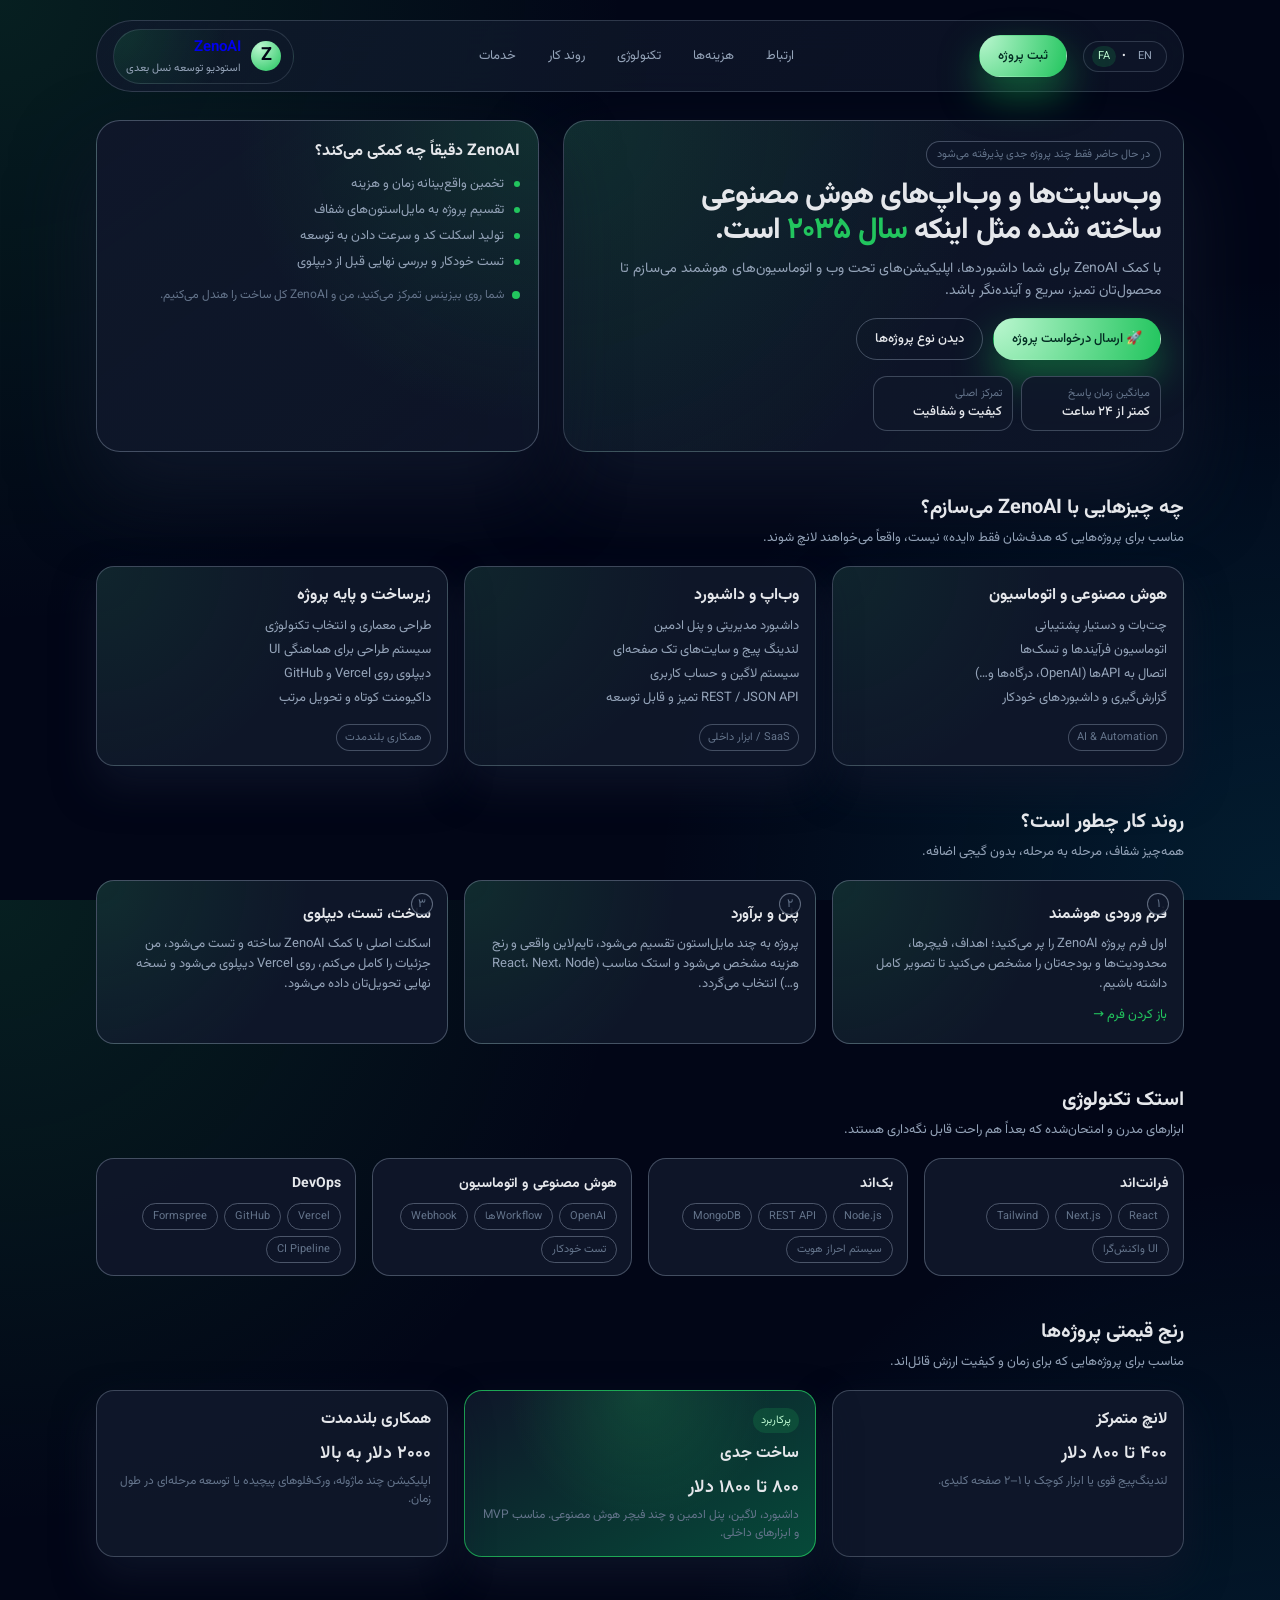
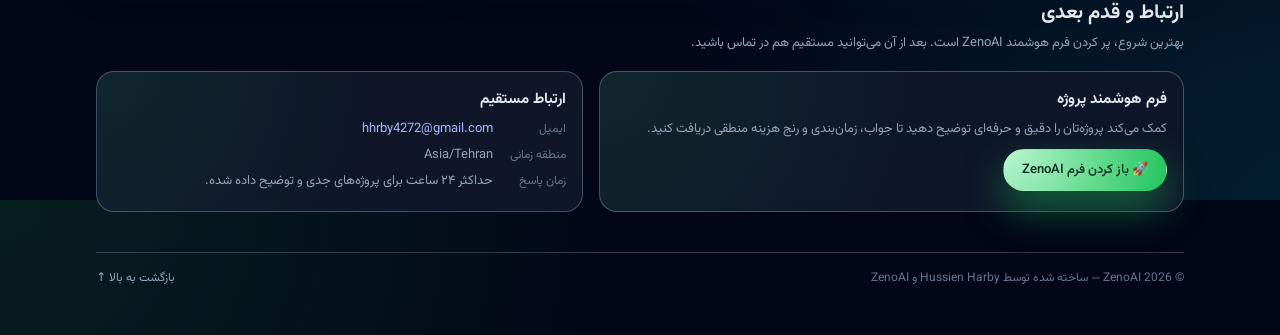
==== fa.html @ fea0cbb6 "Rename Fa.html to fa.html" ====
<!DOCTYPE html>
<html lang="fa" dir="rtl">
<head>
  <meta charset="UTF-8" />
  <meta name="viewport" content="width=device-width, initial-scale=1.0" />
  <title>ZenoAI – استودیو هوش مصنوعی برای پروژه‌های جدی</title>

  <!-- Fonts -->
  <link rel="preconnect" href="https://fonts.googleapis.com" />
  <link rel="preconnect" href="https://fonts.gstatic.com" crossorigin />
  <link
    href="https://fonts.googleapis.com/css2?family=Vazirmatn:wght@300;400;500;600;700&family=Inter:wght@300;400;500;600;700&display=swap"
    rel="stylesheet"
  />

  <!-- Styles -->
  <link rel="stylesheet" href="styles.css" />
</head>

<body class="rtl">
  <div class="page">

    <!-- NAVBAR -->
    <header class="navbar">
      <div class="nav-left">
        <a href="#top" class="brand-pill">
          <span class="brand-logo">Z</span>
          <div class="brand-text">
            <span class="brand-name">ZenoAI</span>
            <span class="brand-tagline">استودیو توسعه نسل بعدی</span>
          </div>
        </a>
      </div>

      <nav class="nav-links">
        <a href="#services">خدمات</a>
        <a href="#process">روند کار</a>
        <a href="#tech">تکنولوژی</a>
        <a href="#pricing">هزینه‌ها</a>
        <a href="#contact">ارتباط</a>
      </nav>

      <div class="nav-right">
        <div class="lang-switch">
          <a href="index.html">EN</a>
          <span>•</span>
          <a href="fa.html" class="active">FA</a>
        </div>
        <a
          href="https://zenoai-form.vercel.app/"
          class="btn btn-primary nav-cta"
          target="_blank"
          rel="noopener noreferrer"
        >
          ثبت پروژه
        </a>
      </div>
    </header>

    <!-- HERO -->
    <main id="top">
      <section class="hero">
        <div class="hero-content">
          <div class="hero-label">در حال حاضر فقط چند پروژه جدی پذیرفته می‌شود</div>

          <h1>
            وب‌سایت‌ها و وب‌اپ‌های هوش مصنوعی<br />
            ساخته شده مثل اینکه <span class="accent">سال ۲۰۳۵</span> است.
          </h1>

          <p class="hero-subtitle">
            با کمک ZenoAI برای شما داشبوردها، اپلیکیشن‌های تحت وب و اتوماسیون‌های هوشمند می‌سازم
            تا محصول‌تان تمیز، سریع و آینده‌نگر باشد.
          </p>

          <div class="hero-actions">
            <a
              href="https://zenoai-form.vercel.app/"
              class="btn btn-primary"
              target="_blank"
              rel="noopener noreferrer"
            >
              🚀 ارسال درخواست پروژه
            </a>
            <a href="#services" class="btn btn-ghost">
              دیدن نوع پروژه‌ها
            </a>
          </div>

          <div class="hero-meta">
            <div class="meta-pill">
              <span class="meta-label">میانگین زمان پاسخ</span>
              <span class="meta-value">کمتر از ۲۴ ساعت</span>
            </div>

            <div class="meta-pill">
              <span class="meta-label">تمرکز اصلی</span>
              <span class="meta-value">کیفیت و شفافیت</span>
            </div>
          </div>
        </div>

        <div class="hero-panel">
          <div class="hero-panel-inner">
            <h2>ZenoAI دقیقاً چه کمکی می‌کند؟</h2>

            <ul class="hero-list">
              <li>تخمین واقع‌بینانه زمان و هزینه</li>
              <li>تقسیم پروژه به مایل‌استون‌های شفاف</li>
              <li>تولید اسکلت کد و سرعت دادن به توسعه</li>
              <li>تست خودکار و بررسی نهایی قبل از دیپلوی</li>
            </ul>

            <div class="hero-panel-footer">
              <span class="dot"></span>
              <span class="hero-mini">
                شما روی بیزینس تمرکز می‌کنید، من و ZenoAI کل ساخت را هندل می‌کنیم.
              </span>
            </div>
          </div>
        </div>
      </section>

      <!-- SERVICES -->
      <section class="section" id="services">
        <div class="section-header">
          <h2>چه چیزهایی با ZenoAI می‌سازم؟</h2>
          <p>مناسب برای پروژه‌هایی که هدف‌شان فقط «ایده» نیست، واقعاً می‌خواهند لانچ شوند.</p>
        </div>

        <div class="cards-grid three">
          <article class="card">
            <h3>هوش مصنوعی و اتوماسیون</h3>
            <ul class="card-list">
              <li>چت‌بات و دستیار پشتیبانی</li>
              <li>اتوماسیون فرآیندها و تسک‌ها</li>
              <li>اتصال به APIها (OpenAI، درگاه‌ها و…)</li>
              <li>گزارش‌گیری و داشبوردهای خودکار</li>
            </ul>
            <span class="chip">AI & Automation</span>
          </article>

          <article class="card">
            <h3>وب‌اپ و داشبورد</h3>
            <ul class="card-list">
              <li>داشبورد مدیریتی و پنل ادمین</li>
              <li>لندینگ پیج و سایت‌های تک صفحه‌ای</li>
              <li>سیستم لاگین و حساب کاربری</li>
              <li>REST / JSON API تمیز و قابل توسعه</li>
            </ul>
            <span class="chip">SaaS / ابزار داخلی</span>
          </article>

          <article class="card">
            <h3>زیرساخت و پایه پروژه</h3>
            <ul class="card-list">
              <li>طراحی معماری و انتخاب تکنولوژی</li>
              <li>سیستم طراحی برای هماهنگی UI</li>
              <li>دیپلوی روی Vercel و GitHub</li>
              <li>داکیومنت کوتاه و تحویل مرتب</li>
            </ul>
            <span class="chip">همکاری بلندمدت</span>
          </article>
        </div>
      </section>

      <!-- PROCESS -->
      <section class="section" id="process">
        <div class="section-header">
          <h2>روند کار چطور است؟</h2>
          <p>همه‌چیز شفاف، مرحله به مرحله، بدون گیجی اضافه.</p>
        </div>

        <div class="timeline">
          <div class="step">
            <div class="step-number">۱</div>
            <h3>فرم ورودی هوشمند</h3>
            <p>
              اول فرم پروژه ZenoAI را پر می‌کنید؛ اهداف، فیچرها، محدودیت‌ها و بودجه‌تان
              را مشخص می‌کنید تا تصویر کامل داشته باشیم.
            </p>
            <a
              href="https://zenoai-form.vercel.app/"
              target="_blank"
              class="link-inline"
              rel="noopener noreferrer"
            >
              باز کردن فرم →
            </a>
          </div>

          <div class="step">
            <div class="step-number">۲</div>
            <h3>پلن و برآورد</h3>
            <p>
              پروژه به چند مایل‌استون تقسیم می‌شود، تایم‌لاین واقعی و رنج هزینه مشخص می‌شود
              و استک مناسب (React، Next، Node و…) انتخاب می‌گردد.
            </p>
          </div>

          <div class="step">
            <div class="step-number">۳</div>
            <h3>ساخت، تست، دیپلوی</h3>
            <p>
              اسکلت اصلی با کمک ZenoAI ساخته و تست می‌شود، من جزئیات را کامل می‌کنم، روی
              Vercel دیپلوی می‌شود و نسخه نهایی تحویل‌تان داده می‌شود.
            </p>
          </div>
        </div>
      </section>

      <!-- TECH -->
      <section class="section" id="tech">
        <div class="section-header">
          <h2>استک تکنولوژی</h2>
          <p>ابزارهای مدرن و امتحان‌شده که بعداً هم راحت قابل نگه‌داری هستند.</p>
        </div>

        <div class="pill-grid">
          <div class="pill-group">
            <h4>فرانت‌اند</h4>
            <div class="pills">
              <span class="pill">React</span>
              <span class="pill">Next.js</span>
              <span class="pill">Tailwind</span>
              <span class="pill">UI واکنش‌گرا</span>
            </div>
          </div>

          <div class="pill-group">
            <h4>بک‌اند</h4>
            <div class="pills">
              <span class="pill">Node.js</span>
              <span class="pill">REST API</span>
              <span class="pill">MongoDB</span>
              <span class="pill">سیستم احراز هویت</span>
            </div>
          </div>

          <div class="pill-group">
            <h4>هوش مصنوعی و اتوماسیون</h4>
            <div class="pills">
              <span class="pill">OpenAI</span>
              <span class="pill">Workflowها</span>
              <span class="pill">Webhook</span>
              <span class="pill">تست خودکار</span>
            </div>
          </div>

          <div class="pill-group">
            <h4>DevOps</h4>
            <div class="pills">
              <span class="pill">Vercel</span>
              <span class="pill">GitHub</span>
              <span class="pill">Formspree</span>
              <span class="pill">CI Pipeline</span>
            </div>
          </div>
        </div>
      </section>

      <!-- PRICING -->
      <section class="section" id="pricing">
        <div class="section-header">
          <h2>رنج قیمتی پروژه‌ها</h2>
          <p>مناسب برای پروژه‌هایی که برای زمان و کیفیت ارزش قائل‌اند.</p>
        </div>

        <div class="cards-grid three">
          <article class="card card-soft">
            <h3>لانچ متمرکز</h3>
            <p class="price-range">۴۰۰ تا ۸۰۰ دلار</p>
            <p class="card-caption">
              لندینگ‌پیج قوی یا ابزار کوچک با ۱–۲ صفحه کلیدی.
            </p>
          </article>

          <article class="card card-highlight">
            <div class="badge">پرکاربرد</div>
            <h3>ساخت جدی</h3>
            <p class="price-range">۸۰۰ تا ۱۸۰۰ دلار</p>
            <p class="card-caption">
              داشبورد، لاگین، پنل ادمین و چند فیچر هوش مصنوعی. مناسب MVP و ابزارهای داخلی.
            </p>
          </article>

          <article class="card card-soft">
            <h3>همکاری بلندمدت</h3>
            <p class="price-range">۲۰۰۰ دلار به بالا</p>
            <p class="card-caption">
              اپلیکیشن چند ماژوله، ورک‌فلوهای پیچیده یا توسعه مرحله‌ای در طول زمان.
            </p>
          </article>
        </div>
      </section>

      <!-- CONTACT -->
      <section class="section" id="contact">
        <div class="section-header">
          <h2>ارتباط و قدم بعدی</h2>
          <p>بهترین شروع، پر کردن فرم هوشمند ZenoAI است. بعد از آن می‌توانید مستقیم هم در تماس باشید.</p>
        </div>

        <div class="contact-grid">
          <div class="contact-card">
            <h3>فرم هوشمند پروژه</h3>
            <p>
              کمک می‌کند پروژه‌تان را دقیق و حرفه‌ای توضیح دهید تا جواب، زمان‌بندی و رنج
              هزینه منطقی دریافت کنید.
            </p>
            <a
              href="https://zenoai-form.vercel.app/"
              class="btn btn-primary"
              target="_blank"
              rel="noopener noreferrer"
            >
              🚀 باز کردن فرم ZenoAI
            </a>
          </div>

          <div class="contact-card contact-info">
            <h3>ارتباط مستقیم</h3>
            <ul>
              <li>
                <span class="contact-label">ایمیل</span>
                <a href="mailto:hhrby4272@gmail.com">hhrby4272@gmail.com</a>
              </li>
              <li>
                <span class="contact-label">منطقه زمانی</span>
                Asia/Tehran
              </li>
              <li>
                <span class="contact-label">زمان پاسخ</span>
                حداکثر ۲۴ ساعت برای پروژه‌های جدی و توضیح داده شده.
              </li>
            </ul>
          </div>
        </div>
      </section>
    </main>

    <!-- FOOTER -->
    <footer class="footer">
      <div class="footer-left">
        © <span id="year-fa"></span> ZenoAI — ساخته شده توسط Hussien Harby و ZenoAI
      </div>

      <div class="footer-right">
        <a href="#top">بازگشت به بالا ↑</a>
      </div>
    </footer>
  </div>

  <script>
    document.getElementById('year-fa').textContent = new Date().getFullYear();
  </script>
</body>
</html>
---- styles.css ----
/* =========
   BASE
   ========= */

*,
*::before,
*::after {
  box-sizing: border-box;
}

:root {
  --bg: #020617;
  --bg-elevated: #020617;
  --card-bg: #020617;
  --border-subtle: rgba(148, 163, 184, 0.25);
  --accent: #22c55e;
  --accent-soft: rgba(34, 197, 94, 0.15);
  --accent-strong: #22c55e;
  --text-main: #e5e7eb;
  --text-muted: #94a3b8;
  --text-soft: #64748b;
  --shadow-soft: 0 40px 80px rgba(15, 23, 42, 0.9);
  --radius-xl: 24px;
  --radius-lg: 18px;
  --radius-pill: 999px;
  --nav-height: 72px;
}

html,
body {
  margin: 0;
  padding: 0;
  height: 100%;
}

body {
  font-family: "Inter", system-ui, -apple-system, BlinkMacSystemFont, "Segoe UI",
    sans-serif;
  background: radial-gradient(circle at top left, #22c55e22, transparent 40%),
    radial-gradient(circle at bottom right, #06b6d422, transparent 40%),
    var(--bg);
  color: var(--text-main);
  -webkit-font-smoothing: antialiased;
}

/* RTL body */
body.rtl {
  font-family: "Vazirmatn", system-ui, -apple-system, BlinkMacSystemFont,
    "Segoe UI", sans-serif;
  direction: rtl;
}

/* Page wrapper */

.page {
  min-height: 100vh;
  max-width: 1120px;
  margin: 0 auto;
  padding: 20px 16px 48px;
}

/* =========
   NAVBAR
   ========= */

.navbar {
  height: var(--nav-height);
  display: flex;
  align-items: center;
  justify-content: space-between;
  gap: 16px;
  padding: 10px 16px;
  margin-bottom: 28px;
  border-radius: 999px;
  border: 1px solid rgba(148, 163, 184, 0.25);
  background: linear-gradient(
      120deg,
      rgba(15, 23, 42, 0.9),
      rgba(15, 23, 42, 0.65)
    ),
    radial-gradient(circle at top left, #22c55e20, transparent 55%);
  backdrop-filter: blur(20px);
  position: sticky;
  top: 12px;
  z-index: 20;
}

/* RTL navbar */
body.rtl .navbar {
  flex-direction: row-reverse;
}

.nav-left,
.nav-right {
  display: flex;
  align-items: center;
  gap: 16px;
}

/* Brand */

.brand-pill {
  display: inline-flex;
  align-items: center;
  gap: 10px;
  padding: 6px 12px;
  border-radius: var(--radius-pill);
  border: 1px solid rgba(148, 163, 184, 0.2);
  background: radial-gradient(circle at top left, #22c55e26, transparent 60%);
  text-decoration: none;
}

.brand-logo {
  width: 30px;
  height: 30px;
  border-radius: 999px;
  background: radial-gradient(circle at 30% 20%, #bbf7d0, #22c55e);
  display: inline-flex;
  align-items: center;
  justify-content: center;
  font-weight: 700;
  font-size: 18px;
  color: #020617;
}

.brand-text {
  display: flex;
  flex-direction: column;
  gap: 1px;
}

.brand-name {
  font-weight: 600;
  font-size: 15px;
}

.brand-tagline {
  font-size: 11px;
  color: var(--text-muted);
}

/* Nav links */

.nav-links {
  display: flex;
  align-items: center;
  gap: 12px;
  font-size: 13px;
}

.nav-links a {
  color: var(--text-muted);
  text-decoration: none;
  padding: 6px 10px;
  border-radius: 999px;
  transition: 0.2s ease;
}

.nav-links a:hover {
  color: #e5e7eb;
  background: rgba(148, 163, 184, 0.16);
}

/* RTL nav links */
body.rtl .nav-links {
  flex-direction: row-reverse;
}

/* Language switch */

.lang-switch {
  display: flex;
  align-items: center;
  gap: 6px;
  padding: 4px 8px;
  border-radius: 999px;
  background: rgba(15, 23, 42, 0.7);
  border: 1px solid rgba(148, 163, 184, 0.25);
  font-size: 11px;
}

.lang-switch a {
  color: var(--text-muted);
  text-decoration: none;
  padding: 2px 6px;
  border-radius: 999px;
  transition: 0.2s ease;
}

.lang-switch a.active {
  background: rgba(34, 197, 94, 0.16);
  color: #bbf7d0;
}

.lang-switch a:hover {
  color: #e5e7eb;
}

/* Buttons */

.btn {
  display: inline-flex;
  align-items: center;
  justify-content: center;
  gap: 6px;
  border-radius: 999px;
  padding: 10px 18px;
  font-size: 13px;
  font-weight: 500;
  text-decoration: none;
  border: 1px solid transparent;
  cursor: pointer;
  transition: transform 0.15s ease, box-shadow 0.15s ease, background 0.15s ease,
    border-color 0.15s ease;
  white-space: nowrap;
}

.btn-primary {
  background: radial-gradient(circle at 0% 0%, #bbf7d0, #22c55e);
  color: #022c22;
  box-shadow: 0 18px 38px rgba(22, 163, 74, 0.55);
}

.btn-primary:hover {
  transform: translateY(-1px);
  box-shadow: 0 22px 40px rgba(22, 163, 74, 0.7);
}

.btn-ghost {
  background: transparent;
  color: var(--text-main);
  border-color: rgba(148, 163, 184, 0.4);
}

.btn-ghost:hover {
  background: rgba(15, 23, 42, 0.8);
}

/* =========
   HERO
   ========= */

.hero {
  display: grid;
  grid-template-columns: minmax(0, 1.4fr) minmax(0, 1fr);
  gap: 24px;
  margin-top: 26px;
}

body.rtl .hero {
  grid-template-columns: minmax(0, 1.4fr) minmax(0, 1fr);
}

.hero-content {
  padding: 20px 22px;
  border-radius: var(--radius-xl);
  border: 1px solid rgba(148, 163, 184, 0.35);
  background: radial-gradient(circle at top left, #22c55e24, transparent 60%),
    linear-gradient(135deg, rgba(15, 23, 42, 0.95), rgba(15, 23, 42, 0.82));
  box-shadow: var(--shadow-soft);
}

.hero-label {
  display: inline-flex;
  align-items: center;
  padding: 4px 10px;
  border-radius: 999px;
  background: rgba(15, 23, 42, 0.85);
  border: 1px solid rgba(148, 163, 184, 0.4);
  color: var(--text-soft);
  font-size: 11px;
  margin-bottom: 10px;
}

.hero h1 {
  font-size: 30px;
  line-height: 1.17;
  margin: 0 0 10px;
  letter-spacing: -0.03em;
}

.hero h1 .accent {
  color: var(--accent-strong);
}

.hero-subtitle {
  margin: 0 0 16px;
  font-size: 14px;
  color: var(--text-muted);
}

.hero-actions {
  display: flex;
  flex-wrap: wrap;
  gap: 10px;
  margin-bottom: 16px;
}

.hero-meta {
  display: flex;
  flex-wrap: wrap;
  gap: 8px;
}

.meta-pill {
  display: inline-flex;
  flex-direction: column;
  padding: 8px 10px;
  border-radius: 14px;
  border: 1px solid rgba(148, 163, 184, 0.35);
  background: rgba(15, 23, 42, 0.9);
  min-width: 140px;
}

.meta-label {
  font-size: 11px;
  color: var(--text-soft);
}

.meta-value {
  font-size: 13px;
  font-weight: 500;
}

/* Hero side panel */

.hero-panel {
  display: flex;
  align-items: stretch;
}

.hero-panel-inner {
  border-radius: var(--radius-xl);
  border: 1px solid rgba(148, 163, 184, 0.4);
  background: radial-gradient(circle at top right, #22c55e26, transparent 55%),
    linear-gradient(145deg, rgba(15, 23, 42, 0.98), rgba(15, 23, 42, 0.86));
  padding: 18px 18px 16px;
  width: 100%;
  box-shadow: var(--shadow-soft);
}

.hero-panel-inner h2 {
  font-size: 16px;
  margin: 0 0 10px;
}

.hero-list {
  list-style: none;
  margin: 0 0 14px;
  padding: 0;
  font-size: 13px;
  color: var(--text-muted);
}

.hero-list li {
  position: relative;
  padding-left: 16px;
  margin-bottom: 6px;
}

.hero-list li::before {
  content: "";
  position: absolute;
  left: 0;
  top: 7px;
  width: 6px;
  height: 6px;
  border-radius: 999px;
  background: var(--accent);
}

/* RTL fix for hero list */
body.rtl .hero-list li {
  padding-left: 0;
  padding-right: 16px;
}

body.rtl .hero-list li::before {
  left: auto;
  right: 0;
}

.hero-panel-footer {
  display: flex;
  align-items: center;
  gap: 8px;
  font-size: 12px;
  color: var(--text-soft);
}

.dot {
  width: 8px;
  height: 8px;
  border-radius: 999px;
  background: #22c55e;
}

/* =========
   SECTIONS
   ========= */

.section {
  margin-top: 40px;
}

.section-header {
  margin-bottom: 18px;
}

.section-header h2 {
  font-size: 20px;
  margin: 0 0 4px;
}

.section-header p {
  margin: 0;
  font-size: 13px;
  color: var(--text-muted);
}

/* Cards grid */

.cards-grid {
  display: grid;
  gap: 16px;
}

.cards-grid.three {
  grid-template-columns: repeat(auto-fit, minmax(220px, 1fr));
}

.card {
  border-radius: var(--radius-lg);
  border: 1px solid rgba(148, 163, 184, 0.35);
  background: radial-gradient(circle at top left, #22c55e16, transparent 55%),
    rgba(15, 23, 42, 0.96);
  padding: 16px 16px 14px;
  box-shadow: 0 20px 40px rgba(15, 23, 42, 0.8);
}

.card h3 {
  font-size: 16px;
  margin: 0 0 8px;
}

.card-list {
  list-style: none;
  margin: 0 0 10px;
  padding: 0;
  color: var(--text-muted);
  font-size: 13px;
}

.card-list li {
  margin-bottom: 4px;
}

.card-caption {
  margin: 4px 0 0;
  font-size: 12px;
  color: var(--text-soft);
}

.card-soft {
  background: rgba(15, 23, 42, 0.96);
}

.card-highlight {
  border-color: rgba(34, 197, 94, 0.8);
  background: radial-gradient(circle at top, #22c55e33, transparent 55%),
    linear-gradient(150deg, rgba(15, 23, 42, 0.98), rgba(6, 78, 59, 0.95));
}

.badge {
  display: inline-flex;
  align-items: center;
  padding: 4px 8px;
  border-radius: 999px;
  background: rgba(34, 197, 94, 0.16);
  color: #bbf7d0;
  font-size: 11px;
  margin-bottom: 8px;
}

.price-range {
  margin: 4px 0;
  font-size: 18px;
  font-weight: 600;
}

.chip {
  display: inline-flex;
  margin-top: 6px;
  padding: 4px 8px;
  border-radius: 999px;
  font-size: 11px;
  background: rgba(15, 23, 42, 0.9);
  border: 1px solid rgba(148, 163, 184, 0.4);
  color: var(--text-soft);
}

/* Timeline */

.timeline {
  display: grid;
  grid-template-columns: repeat(auto-fit, minmax(220px, 1fr));
  gap: 16px;
}

.step {
  position: relative;
  border-radius: var(--radius-lg);
  border: 1px solid rgba(148, 163, 184, 0.4);
  background: radial-gradient(circle at top left, #22c55e20, transparent 55%),
    rgba(15, 23, 42, 0.96);
  padding: 18px 16px 16px;
}

.step-number {
  position: absolute;
  top: 12px;
  left: 14px;
  width: 22px;
  height: 22px;
  border-radius: 999px;
  background: rgba(15, 23, 42, 0.95);
  border: 1px solid rgba(148, 163, 184, 0.6);
  display: flex;
  align-items: center;
  justify-content: center;
  font-size: 12px;
  color: var(--text-soft);
}

/* RTL step number */
body.rtl .step-number {
  left: auto;
  right: 14px;
}

.step h3 {
  margin-top: 0;
  margin-bottom: 8px;
  padding-top: 4px;
  font-size: 15px;
}

.step p {
  margin: 0 0 8px;
  font-size: 13px;
  color: var(--text-muted);
}

.link-inline {
  font-size: 13px;
  color: var(--accent-strong);
  text-decoration: none;
}

.link-inline:hover {
  text-decoration: underline;
}

/* Pill grid for tech */

.pill-grid {
  display: grid;
  grid-template-columns: repeat(auto-fit, minmax(220px, 1fr));
  gap: 16px;
}

.pill-group {
  border-radius: var(--radius-lg);
  border: 1px solid rgba(148, 163, 184, 0.4);
  background: rgba(15, 23, 42, 0.95);
  padding: 14px 14px 12px;
}

.pill-group h4 {
  margin: 0 0 8px;
  font-size: 14px;
}

.pills {
  display: flex;
  flex-wrap: wrap;
  gap: 6px;
}

.pill {
  padding: 4px 10px;
  border-radius: 999px;
  font-size: 11px;
  border: 1px solid rgba(148, 163, 184, 0.45);
  color: var(--text-soft);
}

/* Contact */

.contact-grid {
  display: grid;
  grid-template-columns: minmax(0, 1.2fr) minmax(0, 1fr);
  gap: 16px;
}

.contact-card {
  border-radius: var(--radius-lg);
  border: 1px solid rgba(148, 163, 184, 0.4);
  background: radial-gradient(circle at top left, #22c55e18, transparent 55%),
    rgba(15, 23, 42, 0.96);
  padding: 16px 16px 14px;
}

.contact-card h3 {
  margin: 0 0 8px;
  font-size: 15px;
}

.contact-card p {
  margin: 0 0 10px;
  font-size: 13px;
  color: var(--text-muted);
}

.contact-info ul {
  list-style: none;
  margin: 0;
  padding: 0;
  font-size: 13px;
  color: var(--text-muted);
}

.contact-info li {
  margin-bottom: 6px;
}

.contact-label {
  display: inline-block;
  min-width: 70px;
  font-size: 12px;
  color: var(--text-soft);
}

.contact-info a {
  color: #a5b4fc;
  text-decoration: none;
}

.contact-info a:hover {
  text-decoration: underline;
}

/* =========
   FOOTER
   ========= */

.footer {
  margin-top: 40px;
  padding-top: 16px;
  border-top: 1px solid rgba(148, 163, 184, 0.3);
  display: flex;
  align-items: center;
  justify-content: space-between;
  gap: 12px;
  font-size: 12px;
  color: var(--text-soft);
}

.footer-right a {
  color: var(--text-muted);
  text-decoration: none;
}

.footer-right a:hover {
  color: #e5e7eb;
}

/* =========
   RESPONSIVE
   ========= */

@media (max-width: 860px) {
  .navbar {
    flex-wrap: wrap;
    align-items: flex-start;
    gap: 10px;
  }

  .nav-links {
    display: none;
  }

  .hero {
    grid-template-columns: minmax(0, 1fr);
  }

  .hero-panel {
    order: -1;
  }

  .contact-grid {
    grid-template-columns: minmax(0, 1fr);
  }
}

@media (max-width: 600px) {
  .page {
    padding: 16px 10px 36px;
  }

  .navbar {
    padding-inline: 12px;
  }

  .hero-content {
    padding: 16px 14px;
  }

  .hero h1 {
    font-size: 24px;
  }
  }
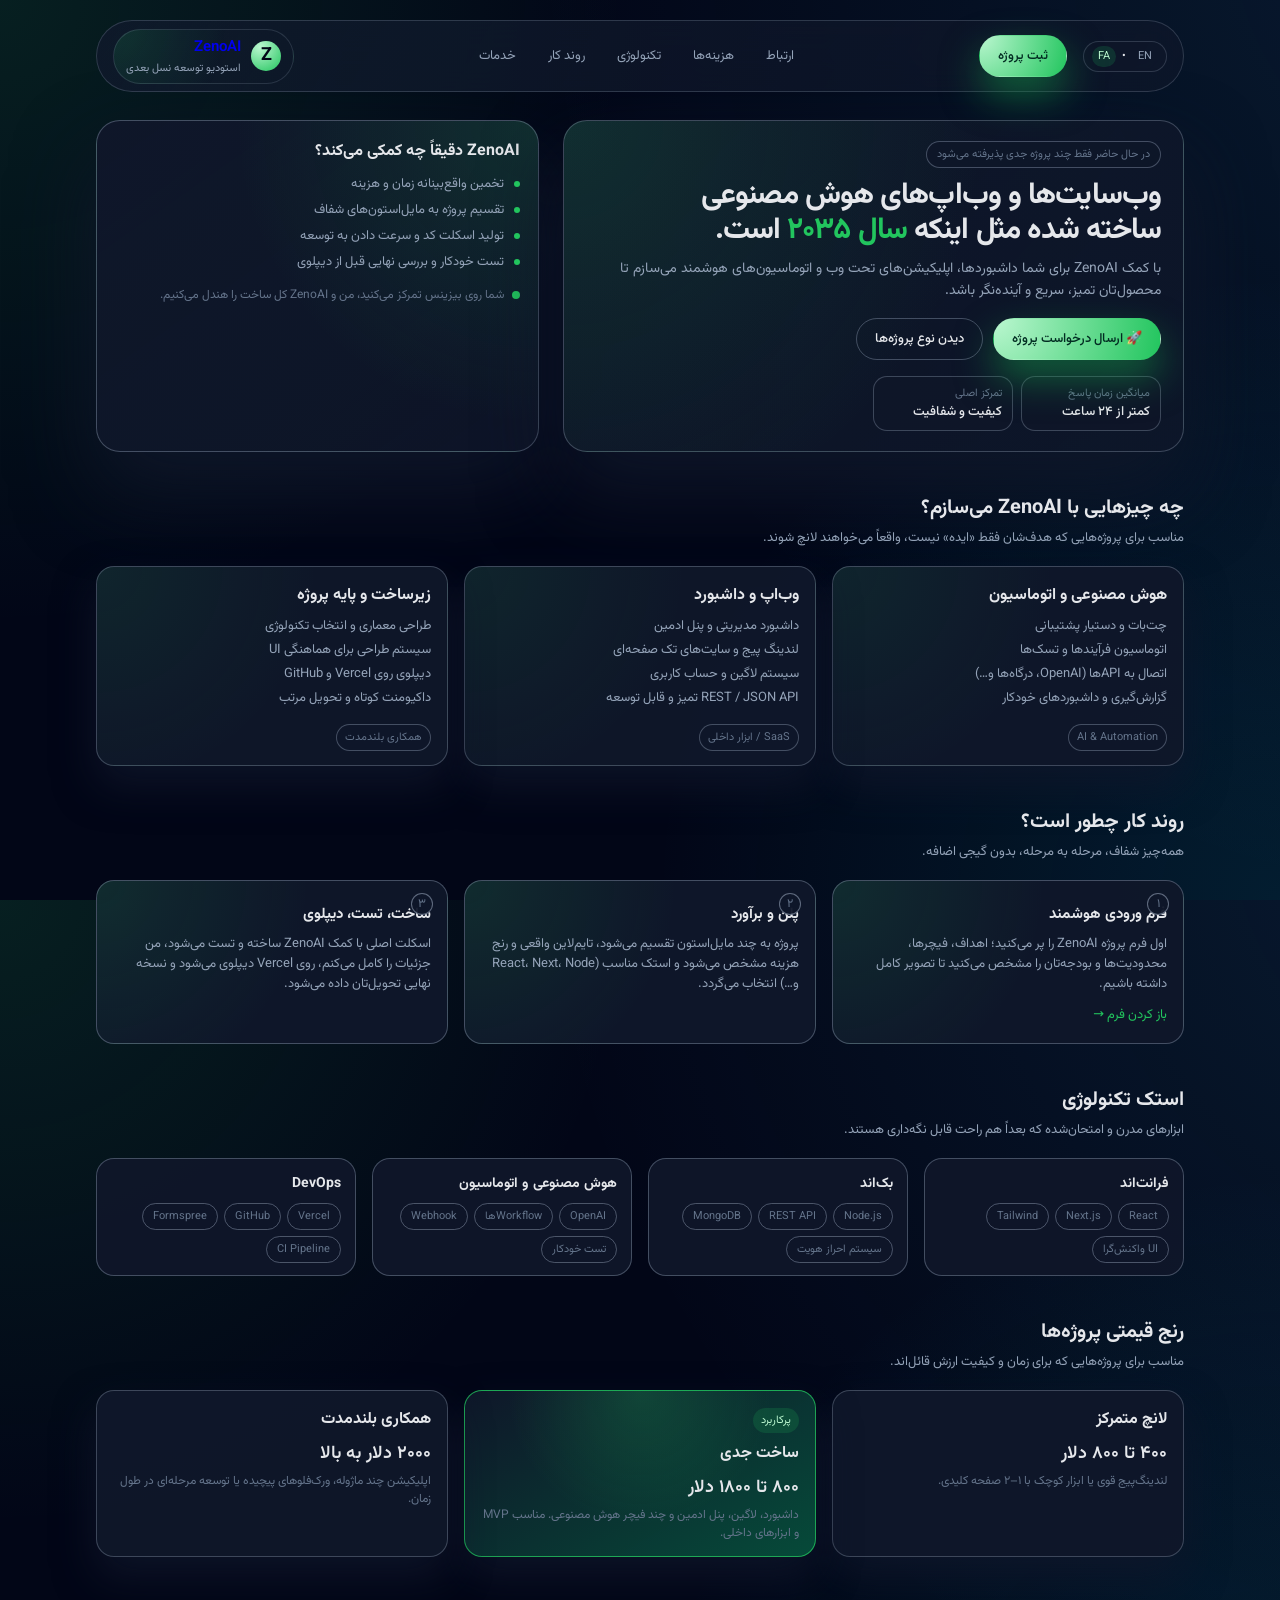
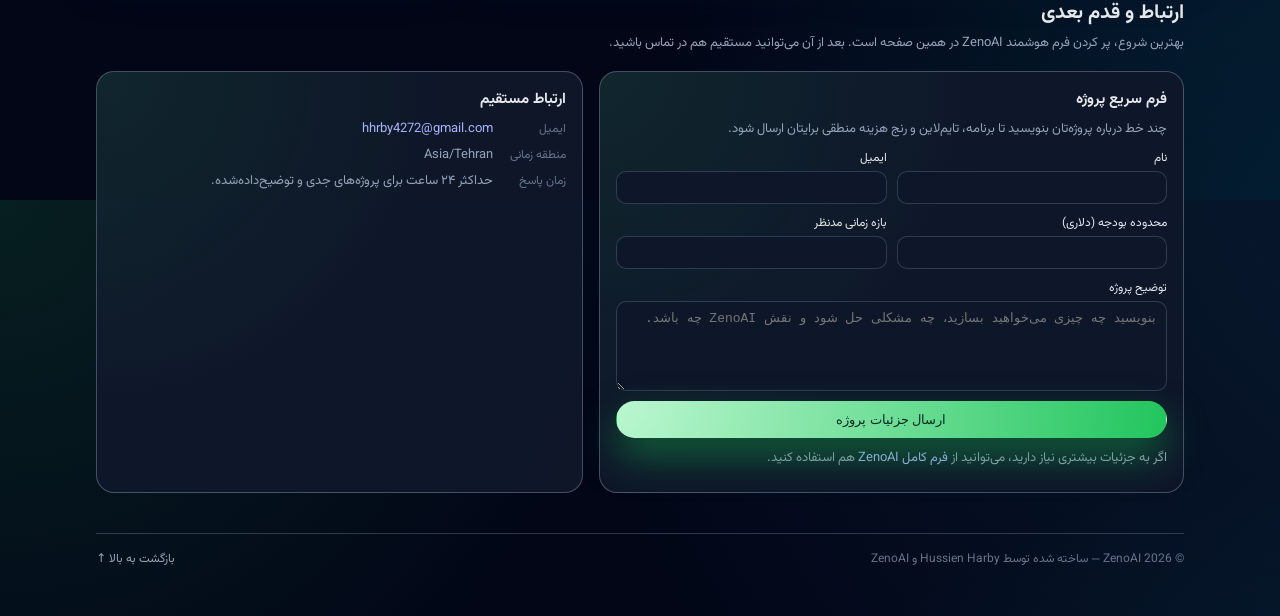
==== commit fe2c469a: "Update fa.html" ====
--- a/fa.html
+++ b/fa.html
@@ -298,26 +298,84 @@
       <section class="section" id="contact">
         <div class="section-header">
           <h2>ارتباط و قدم بعدی</h2>
-          <p>بهترین شروع، پر کردن فرم هوشمند ZenoAI است. بعد از آن می‌توانید مستقیم هم در تماس باشید.</p>
+          <p>
+            بهترین شروع، پر کردن فرم هوشمند ZenoAI در همین صفحه است. بعد از آن می‌توانید
+            مستقیم هم در تماس باشید.
+          </p>
         </div>
 
         <div class="contact-grid">
+          <!-- LEFT: Formspree form -->
           <div class="contact-card">
-            <h3>فرم هوشمند پروژه</h3>
+            <h3>فرم سریع پروژه</h3>
             <p>
-              کمک می‌کند پروژه‌تان را دقیق و حرفه‌ای توضیح دهید تا جواب، زمان‌بندی و رنج
-              هزینه منطقی دریافت کنید.
-            </p>
-            <a
-              href="https://zenoai-form.vercel.app/"
-              class="btn btn-primary"
-              target="_blank"
-              rel="noopener noreferrer"
+              چند خط درباره پروژه‌تان بنویسید تا برنامه، تایم‌لاین و رنج هزینه منطقی برایتان
+              ارسال شود.
+            </p>
+
+            <form
+              class="contact-form"
+              method="POST"
+              action="https://formspree.io/f/YOUR_FORMSPREE_ID"
             >
-              🚀 باز کردن فرم ZenoAI
-            </a>
-          </div>
-
+              <!-- Hidden meta -->
+              <input type="hidden" name="source" value="zenoai-landing-fa" />
+              <input type="hidden" name="lang" value="FA" />
+
+              <div class="form-row">
+                <div class="field">
+                  <label for="name-fa">نام</label>
+                  <input id="name-fa" name="name" type="text" required />
+                </div>
+
+                <div class="field">
+                  <label for="email-fa">ایمیل</label>
+                  <input id="email-fa" name="email" type="email" required />
+                </div>
+              </div>
+
+              <div class="form-row">
+                <div class="field">
+                  <label for="budget-fa">محدوده بودجه (دلاری)</label>
+                  <input id="budget-fa" name="budget" type="text" />
+                </div>
+
+                <div class="field">
+                  <label for="timeline-fa">بازه زمانی مدنظر</label>
+                  <input id="timeline-fa" name="timeline" type="text" />
+                </div>
+              </div>
+
+              <div class="field">
+                <label for="project-fa">توضیح پروژه</label>
+                <textarea
+                  id="project-fa"
+                  name="project"
+                  rows="4"
+                  placeholder="بنویسید چه چیزی می‌خواهید بسازید، چه مشکلی حل شود و نقش ZenoAI چه باشد."
+                  required
+                ></textarea>
+              </div>
+
+              <button type="submit" class="btn btn-primary btn-full">
+                ارسال جزئیات پروژه
+              </button>
+
+              <p class="form-hint">
+                اگر به جزئیات بیشتری نیاز دارید، می‌توانید از
+                <a
+                  href="https://zenoai-form.vercel.app/"
+                  target="_blank"
+                  rel="noopener noreferrer"
+                >
+                  فرم کامل ZenoAI
+                </a>
+                هم استفاده کنید.
+              </p>
+            </form>
+          </div>
+
+          <!-- RIGHT: Direct contact -->
           <div class="contact-card contact-info">
             <h3>ارتباط مستقیم</h3>
             <ul>
@@ -331,7 +389,7 @@
               </li>
               <li>
                 <span class="contact-label">زمان پاسخ</span>
-                حداکثر ۲۴ ساعت برای پروژه‌های جدی و توضیح داده شده.
+                حداکثر ۲۴ ساعت برای پروژه‌های جدی و توضیح‌داده‌شده.
               </li>
             </ul>
           </div>
@@ -355,4 +413,4 @@
     document.getElementById('year-fa').textContent = new Date().getFullYear();
   </script>
 </body>
-</html>
+                                                     </html>
--- a/styles.css
+++ b/styles.css
@@ -36,7 +36,8 @@
 body {
   font-family: "Inter", system-ui, -apple-system, BlinkMacSystemFont, "Segoe UI",
     sans-serif;
-  background: radial-gradient(circle at top left, #22c55e22, transparent 40%),
+  background:
+    radial-gradient(circle at top left, #22c55e22, transparent 40%),
     radial-gradient(circle at bottom right, #06b6d422, transparent 40%),
     var(--bg);
   color: var(--text-main);
@@ -210,7 +211,10 @@
   text-decoration: none;
   border: 1px solid transparent;
   cursor: pointer;
-  transition: transform 0.15s ease, box-shadow 0.15s ease, background 0.15s ease,
+  transition:
+    transform 0.15s ease,
+    box-shadow 0.15s ease,
+    background 0.15s ease,
     border-color 0.15s ease;
   white-space: nowrap;
 }
@@ -255,7 +259,8 @@
   padding: 20px 22px;
   border-radius: var(--radius-xl);
   border: 1px solid rgba(148, 163, 184, 0.35);
-  background: radial-gradient(circle at top left, #22c55e24, transparent 60%),
+  background:
+    radial-gradient(circle at top left, #22c55e24, transparent 60%),
     linear-gradient(135deg, rgba(15, 23, 42, 0.95), rgba(15, 23, 42, 0.82));
   box-shadow: var(--shadow-soft);
 }
@@ -332,7 +337,8 @@
 .hero-panel-inner {
   border-radius: var(--radius-xl);
   border: 1px solid rgba(148, 163, 184, 0.4);
-  background: radial-gradient(circle at top right, #22c55e26, transparent 55%),
+  background:
+    radial-gradient(circle at top right, #22c55e26, transparent 55%),
     linear-gradient(145deg, rgba(15, 23, 42, 0.98), rgba(15, 23, 42, 0.86));
   padding: 18px 18px 16px;
   width: 100%;
@@ -432,7 +438,8 @@
 .card {
   border-radius: var(--radius-lg);
   border: 1px solid rgba(148, 163, 184, 0.35);
-  background: radial-gradient(circle at top left, #22c55e16, transparent 55%),
+  background:
+    radial-gradient(circle at top left, #22c55e16, transparent 55%),
     rgba(15, 23, 42, 0.96);
   padding: 16px 16px 14px;
   box-shadow: 0 20px 40px rgba(15, 23, 42, 0.8);
@@ -467,7 +474,8 @@
 
 .card-highlight {
   border-color: rgba(34, 197, 94, 0.8);
-  background: radial-gradient(circle at top, #22c55e33, transparent 55%),
+  background:
+    radial-gradient(circle at top, #22c55e33, transparent 55%),
     linear-gradient(150deg, rgba(15, 23, 42, 0.98), rgba(6, 78, 59, 0.95));
 }
 
@@ -511,7 +519,8 @@
   position: relative;
   border-radius: var(--radius-lg);
   border: 1px solid rgba(148, 163, 184, 0.4);
-  background: radial-gradient(circle at top left, #22c55e20, transparent 55%),
+  background:
+    radial-gradient(circle at top left, #22c55e20, transparent 55%),
     rgba(15, 23, 42, 0.96);
   padding: 18px 16px 16px;
 }
@@ -606,7 +615,8 @@
 .contact-card {
   border-radius: var(--radius-lg);
   border: 1px solid rgba(148, 163, 184, 0.4);
-  background: radial-gradient(circle at top left, #22c55e18, transparent 55%),
+  background:
+    radial-gradient(circle at top left, #22c55e18, transparent 55%),
     rgba(15, 23, 42, 0.96);
   padding: 16px 16px 14px;
 }
@@ -651,6 +661,80 @@
 }
 
 /* =========
+   CONTACT FORM (Formspree)
+   ========= */
+
+.contact-form {
+  margin-top: 10px;
+  display: flex;
+  flex-direction: column;
+  gap: 10px;
+}
+
+.form-row {
+  display: grid;
+  grid-template-columns: repeat(2, minmax(0, 1fr));
+  gap: 10px;
+}
+
+.field {
+  display: flex;
+  flex-direction: column;
+  gap: 4px;
+}
+
+.field label {
+  font-size: 12px;
+  color: #e5e7eb;
+}
+
+.field input,
+.field textarea {
+  background: rgba(15, 23, 42, 0.98);
+  border-radius: 10px;
+  border: 1px solid rgba(51, 65, 85, 0.9);
+  padding: 8px 10px;
+  font-size: 13px;
+  color: #e5e7eb;
+  outline: none;
+  transition:
+    border 0.16s ease-out,
+    box-shadow 0.16s ease-out,
+    background 0.16s ease-out;
+}
+
+.field input:focus,
+.field textarea:focus {
+  border-color: var(--accent);
+  box-shadow: 0 0 0 1px rgba(34, 197, 94, 0.7);
+  background: rgba(15, 23, 42, 1);
+}
+
+.field textarea {
+  resize: vertical;
+  min-height: 90px;
+}
+
+.btn-full {
+  width: 100%;
+}
+
+.form-hint {
+  margin: 6px 0 0;
+  font-size: 11px;
+  color: var(--text-soft);
+}
+
+.form-hint a {
+  color: #a5b4fc;
+  text-decoration: none;
+}
+
+.form-hint a:hover {
+  text-decoration: underline;
+}
+
+/* =========
    FOOTER
    ========= */
 
@@ -719,4 +803,192 @@
   .hero h1 {
     font-size: 24px;
   }
-  }
+
+  .form-row {
+    grid-template-columns: minmax(0, 1fr);
+  }
+}
+
+/* ============================
+   ZenoAI Ultra Motion Upgrade
+   ============================ */
+
+/* smooth transitions for main blocks */
+.hero-content,
+.hero-panel-inner,
+.card,
+.step,
+.pill-group,
+.contact-card {
+  transition:
+    transform 0.28s ease-out,
+    box-shadow 0.28s ease-out,
+    border-color 0.25s ease-out,
+    background 0.25s ease-out,
+    opacity 0.35s ease-out;
+}
+
+/* hover depth */
+.card:hover,
+.step:hover,
+.pill-group:hover,
+.contact-card:hover,
+.hero-panel-inner:hover {
+  transform: translateY(-6px);
+  box-shadow: 0 26px 60px rgba(15, 23, 42, 0.95);
+  border-color: rgba(34, 197, 94, 0.85);
+}
+
+/* hero subtle glow + motion */
+.hero-label {
+  animation: zai-glow 2.8s ease-in-out infinite alternate;
+}
+
+.hero-content {
+  position: relative;
+  overflow: hidden;
+}
+
+.hero-content::before {
+  content: "";
+  position: absolute;
+  inset: -40%;
+  background:
+    radial-gradient(circle at 0% 0%, rgba(34, 197, 94, 0.18), transparent 60%),
+    radial-gradient(circle at 100% 100%, rgba(56, 189, 248, 0.16), transparent 65%);
+  opacity: 0;
+  pointer-events: none;
+  transition: opacity 0.35s ease-out;
+}
+
+.hero-content:hover::before {
+  opacity: 1;
+}
+
+/* floating panel */
+.hero-panel-inner {
+  animation: zai-float 10s ease-in-out infinite;
+}
+
+/* sections fade-in on load */
+.hero,
+.section {
+  opacity: 0;
+  animation: zai-fade-up 0.9s ease-out forwards;
+}
+
+.section:nth-of-type(1) {
+  animation-delay: 0.15s;
+}
+.section:nth-of-type(2) {
+  animation-delay: 0.25s;
+}
+.section:nth-of-type(3) {
+  animation-delay: 0.35s;
+}
+.section:nth-of-type(4) {
+  animation-delay: 0.45s;
+}
+.section:nth-of-type(5) {
+  animation-delay: 0.55s;
+}
+
+/* cards slight stagger */
+.cards-grid .card:nth-child(1),
+.timeline .step:nth-child(1),
+.pill-grid .pill-group:nth-child(1),
+.contact-grid .contact-card:nth-child(1) {
+  animation: zai-fade-up 0.6s ease-out forwards;
+  animation-delay: 0.2s;
+  opacity: 0;
+}
+
+.cards-grid .card:nth-child(2),
+.timeline .step:nth-child(2),
+.pill-grid .pill-group:nth-child(2),
+.contact-grid .contact-card:nth-child(2) {
+  animation: zai-fade-up 0.6s ease-out forwards;
+  animation-delay: 0.3s;
+  opacity: 0;
+}
+
+.cards-grid .card:nth-child(3),
+.timeline .step:nth-child(3),
+.pill-grid .pill-group:nth-child(3),
+.contact-grid .contact-card:nth-child(3) {
+  animation: zai-fade-up 0.6s ease-out forwards;
+  animation-delay: 0.4s;
+  opacity: 0;
+}
+
+/* background subtle breathing */
+body {
+  background:
+    radial-gradient(circle at top left, #22c55e22, transparent 40%),
+    radial-gradient(circle at bottom right, #06b6d422, transparent 40%),
+    radial-gradient(circle at 120% -10%, rgba(56, 189, 248, 0.12), transparent 55%),
+    #020617;
+  animation: zai-bg-breathe 16s ease-in-out infinite alternate;
+}
+
+/* buttons micro-motion */
+.btn-primary,
+.btn-ghost {
+  will-change: transform, box-shadow;
+}
+
+.btn-primary:active,
+.btn-ghost:active {
+  transform: translateY(1px) scale(0.98);
+  box-shadow: none;
+}
+
+/* keyframes */
+@keyframes zai-glow {
+  0% {
+    box-shadow: 0 0 10px rgba(34, 197, 94, 0.2);
+    border-color: rgba(148, 163, 184, 0.4);
+  }
+  100% {
+    box-shadow: 0 0 22px rgba(34, 197, 94, 0.55);
+    border-color: rgba(34, 197, 94, 0.9);
+  }
+}
+
+@keyframes zai-float {
+  0% {
+    transform: translateY(0px);
+  }
+  25% {
+    transform: translateY(-4px);
+  }
+  50% {
+    transform: translateY(-8px);
+  }
+  75% {
+    transform: translateY(-4px);
+  }
+  100% {
+    transform: translateY(0px);
+  }
+}
+
+@keyframes zai-fade-up {
+  from {
+    opacity: 0;
+    transform: translateY(14px);
+  }
+  to {
+    opacity: 1;
+    transform: translateY(0px);
+  }
+}
+
+@keyframes zai-bg-breathe {
+  0% {
+    filter: saturate(1);
+  }
+  100% {
+    filter: saturate(1.25) brightness(1.05);
+  }
+                   }
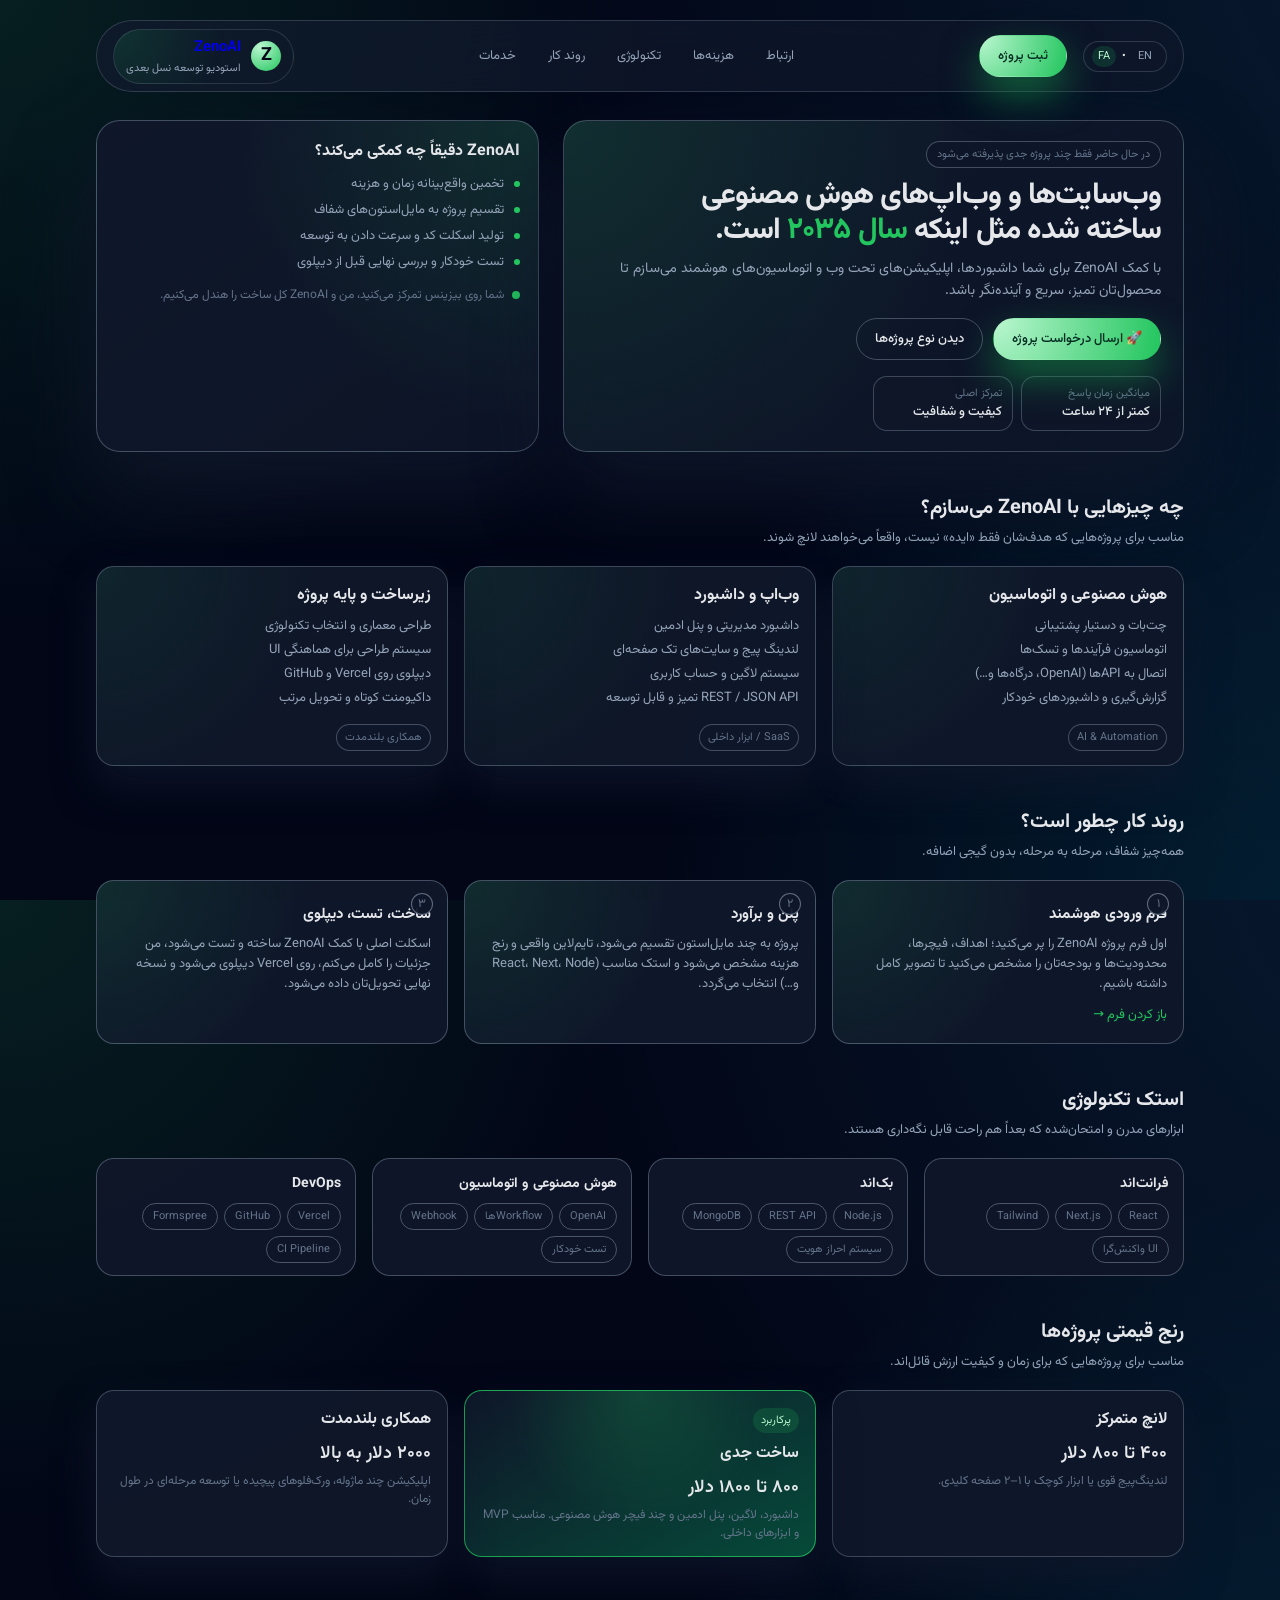
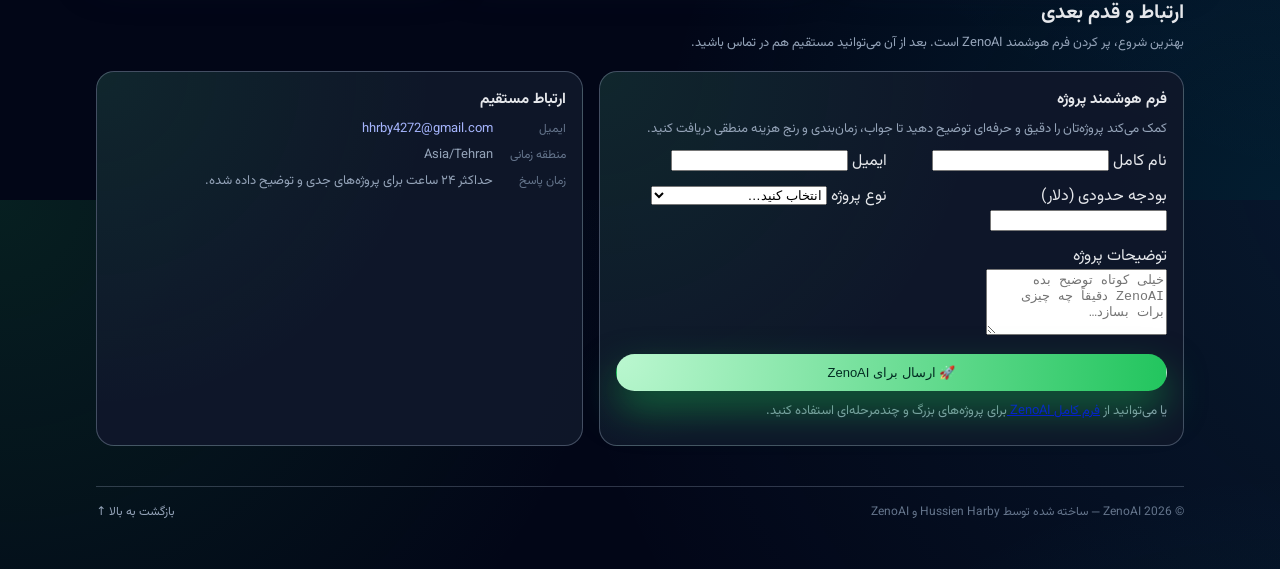
==== commit b27adbbf: "Update fa.html" ====
--- a/fa.html
+++ b/fa.html
@@ -298,84 +298,81 @@
       <section class="section" id="contact">
         <div class="section-header">
           <h2>ارتباط و قدم بعدی</h2>
-          <p>
-            بهترین شروع، پر کردن فرم هوشمند ZenoAI در همین صفحه است. بعد از آن می‌توانید
-            مستقیم هم در تماس باشید.
-          </p>
+          <p>بهترین شروع، پر کردن فرم هوشمند ZenoAI است. بعد از آن می‌توانید مستقیم هم در تماس باشید.</p>
         </div>
 
         <div class="contact-grid">
-          <!-- LEFT: Formspree form -->
           <div class="contact-card">
-            <h3>فرم سریع پروژه</h3>
+            <h3>فرم هوشمند پروژه</h3>
             <p>
-              چند خط درباره پروژه‌تان بنویسید تا برنامه، تایم‌لاین و رنج هزینه منطقی برایتان
-              ارسال شود.
-            </p>
-
+              کمک می‌کند پروژه‌تان را دقیق و حرفه‌ای توضیح دهید تا جواب، زمان‌بندی و رنج
+              هزینه منطقی دریافت کنید.
+            </p>
+
+            <!-- فرم متصل به Formspree -->
             <form
+              action="https://formspree.io/f/mzzngjrq"
+              method="POST"
               class="contact-form"
-              method="POST"
-              action="https://formspree.io/f/YOUR_FORMSPREE_ID"
             >
-              <!-- Hidden meta -->
-              <input type="hidden" name="source" value="zenoai-landing-fa" />
-              <input type="hidden" name="lang" value="FA" />
-
-              <div class="form-row">
-                <div class="field">
-                  <label for="name-fa">نام</label>
+              <input type="hidden" name="_subject" value="پروژه جدید ZenoAI – فرم سایت (FA)" />
+
+              <div class="form-row form-row-inline">
+                <div class="form-field">
+                  <label for="name-fa">نام کامل</label>
                   <input id="name-fa" name="name" type="text" required />
                 </div>
-
-                <div class="field">
+                <div class="form-field">
                   <label for="email-fa">ایمیل</label>
                   <input id="email-fa" name="email" type="email" required />
                 </div>
               </div>
 
-              <div class="form-row">
-                <div class="field">
-                  <label for="budget-fa">محدوده بودجه (دلاری)</label>
-                  <input id="budget-fa" name="budget" type="text" />
+              <div class="form-row form-row-inline">
+                <div class="form-field">
+                  <label for="budget-fa">بودجه حدودی (دلار)</label>
+                  <input id="budget-fa" name="budget" type="number" min="0" />
                 </div>
-
-                <div class="field">
-                  <label for="timeline-fa">بازه زمانی مدنظر</label>
-                  <input id="timeline-fa" name="timeline" type="text" />
+                <div class="form-field">
+                  <label for="type-fa">نوع پروژه</label>
+                  <select id="type-fa" name="project_type">
+                    <option value="">انتخاب کنید…</option>
+                    <option value="saas">سرویس SaaS / وب‌اپ</option>
+                    <option value="dashboard">داشبورد / ابزار داخلی</option>
+                    <option value="automation">هوش مصنوعی و اتوماسیون</option>
+                    <option value="landing">لندینگ‌پیج / سایت معرفی</option>
+                    <option value="other">سایر</option>
+                  </select>
                 </div>
               </div>
 
-              <div class="field">
-                <label for="project-fa">توضیح پروژه</label>
-                <textarea
-                  id="project-fa"
-                  name="project"
-                  rows="4"
-                  placeholder="بنویسید چه چیزی می‌خواهید بسازید، چه مشکلی حل شود و نقش ZenoAI چه باشد."
-                  required
-                ></textarea>
+              <div class="form-row">
+                <div class="form-field">
+                  <label for="details-fa">توضیحات پروژه</label>
+                  <textarea
+                    id="details-fa"
+                    name="details"
+                    rows="4"
+                    placeholder="خیلی کوتاه توضیح بده ZenoAI دقیقاً چه چیزی برات بسازد…"
+                    required
+                  ></textarea>
+                </div>
               </div>
 
               <button type="submit" class="btn btn-primary btn-full">
-                ارسال جزئیات پروژه
+                🚀 ارسال برای ZenoAI
               </button>
 
-              <p class="form-hint">
-                اگر به جزئیات بیشتری نیاز دارید، می‌توانید از
-                <a
-                  href="https://zenoai-form.vercel.app/"
-                  target="_blank"
-                  rel="noopener noreferrer"
-                >
+              <p class="form-footnote">
+                یا می‌توانید از
+                <a href="https://zenoai-form.vercel.app/" target="_blank" rel="noopener noreferrer">
                   فرم کامل ZenoAI
                 </a>
-                هم استفاده کنید.
+                برای پروژه‌های بزرگ و چندمرحله‌ای استفاده کنید.
               </p>
             </form>
           </div>
 
-          <!-- RIGHT: Direct contact -->
           <div class="contact-card contact-info">
             <h3>ارتباط مستقیم</h3>
             <ul>
@@ -389,7 +386,7 @@
               </li>
               <li>
                 <span class="contact-label">زمان پاسخ</span>
-                حداکثر ۲۴ ساعت برای پروژه‌های جدی و توضیح‌داده‌شده.
+                حداکثر ۲۴ ساعت برای پروژه‌های جدی و توضیح داده شده.
               </li>
             </ul>
           </div>
@@ -413,4 +410,4 @@
     document.getElementById('year-fa').textContent = new Date().getFullYear();
   </script>
 </body>
-                                                     </html>
+</html>
